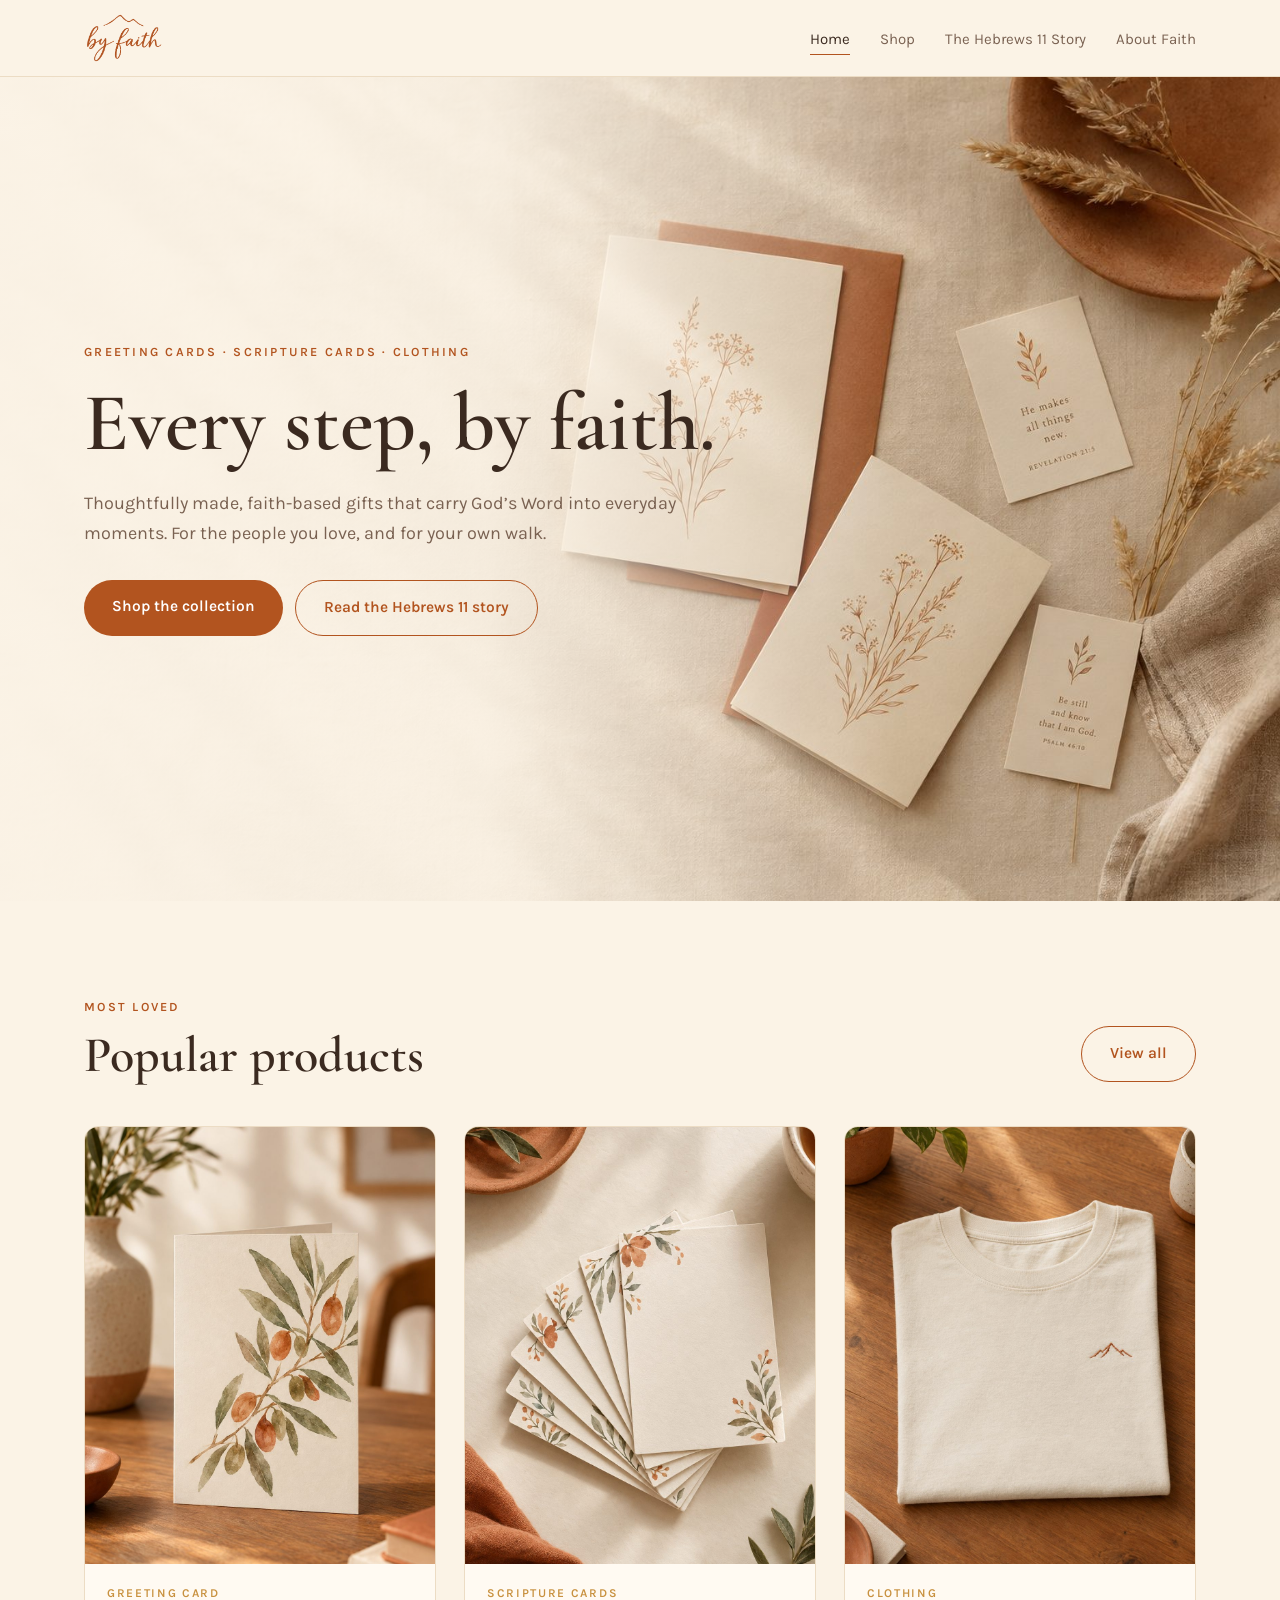
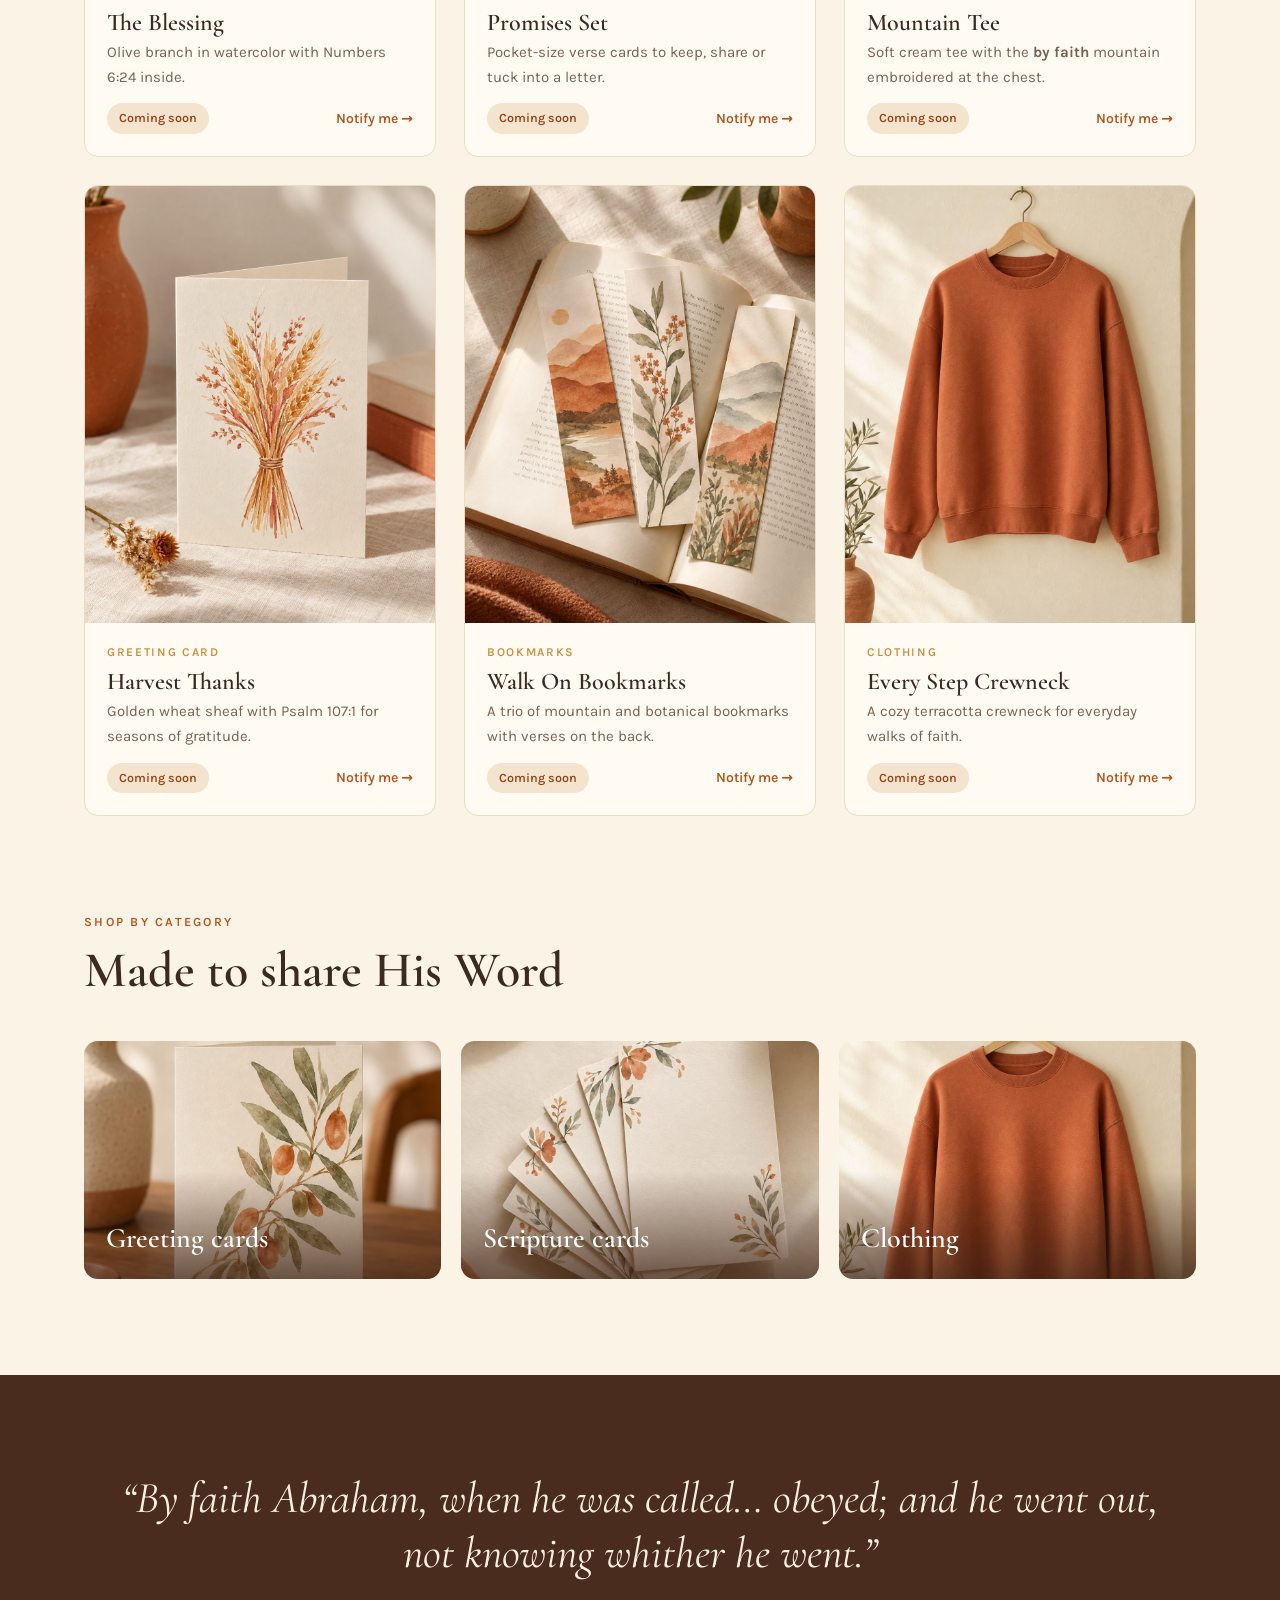
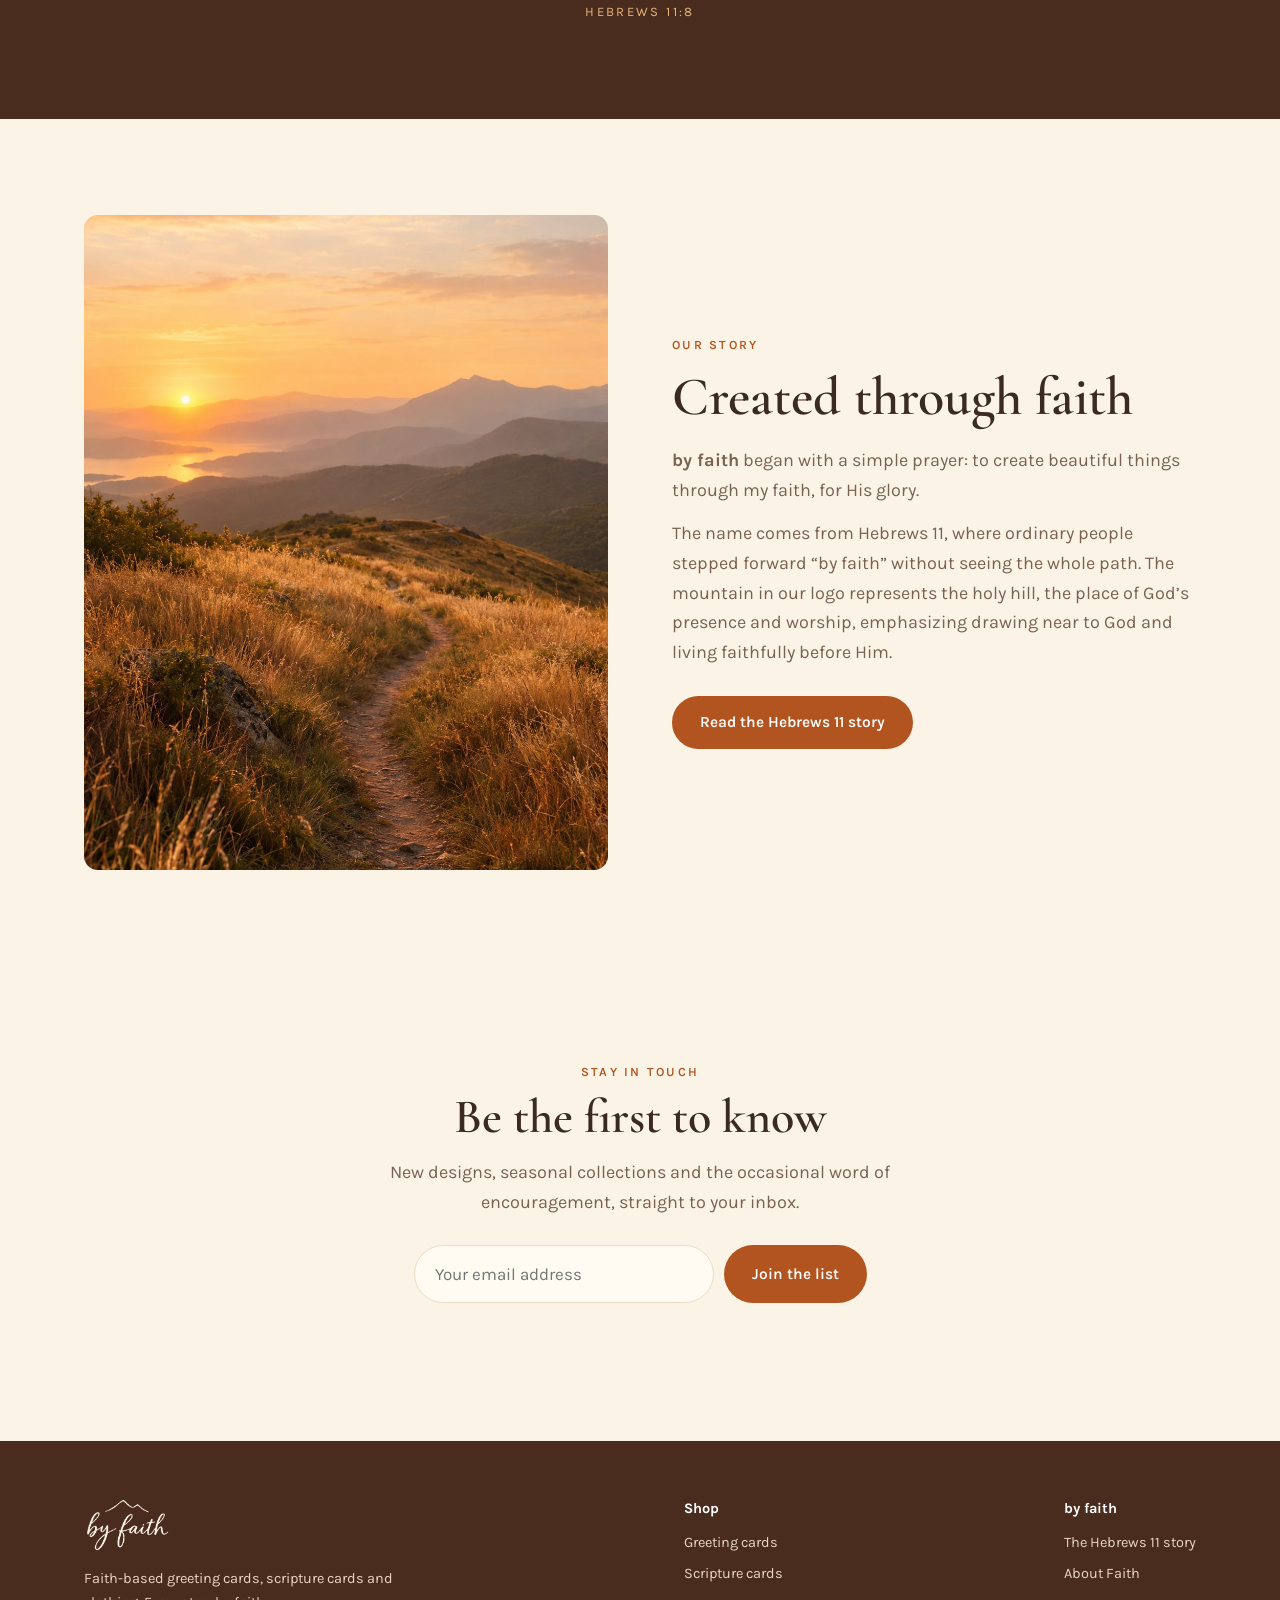
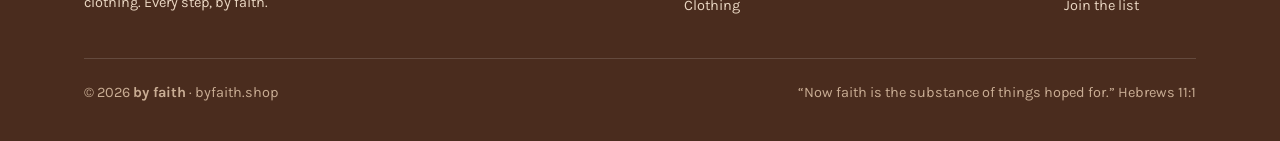
==== index.html @ 4c63ab4c "Add files via upload" ====
<!doctype html><html lang="en"><head><meta charset="utf-8"><meta name="viewport" content="width=device-width,initial-scale=1">
<title>by faith | Faith-based cards, scripture cards & clothing</title><meta name="description" content="Faith-based greeting cards, scripture cards and clothing, inspired by Hebrews 11. byfaith.shop"><link rel="icon" href="img/favicon.png">
<link rel="preconnect" href="https://fonts.googleapis.com"><link href="https://fonts.googleapis.com/css2?family=Cormorant+Garamond:ital,wght@0,500;0,600;0,700;1,500&family=Karla:wght@400;500;600;700&display=swap" rel="stylesheet">
<link rel="stylesheet" href="styles.css"></head><body><style>
.hero{position:relative;min-height:calc(100vh - 76px);max-height:820px;display:flex;align-items:center;overflow:hidden}
.hero>img{position:absolute;inset:0;width:100%;height:100%;object-fit:cover;object-position:70% center}
.hero::after{content:"";position:absolute;inset:0;background:linear-gradient(90deg,rgba(251,243,230,.97) 0%,rgba(251,243,230,.88) 38%,rgba(251,243,230,0) 70%)}
.hero .wrap{position:relative;z-index:1;width:100%}
.hero h1{font-size:clamp(46px,6.4vw,84px);margin:16px 0 22px;max-width:9.5em}
.hero .btns{display:flex;gap:12px;flex-wrap:wrap;margin-top:32px}
.cats{display:grid;grid-template-columns:repeat(3,1fr);gap:20px;padding-top:0}
.cat-tile{position:relative;border-radius:14px;overflow:hidden;aspect-ratio:3/2;text-decoration:none;display:block}
.cat-tile img{width:100%;height:100%;object-fit:cover;transition:transform .5s}.cat-tile:hover img{transform:scale(1.04)}
.cat-tile span{position:absolute;left:0;right:0;bottom:0;padding:44px 22px 18px;background:linear-gradient(transparent,rgba(59,32,18,.72));color:#fff;font-family:'Cormorant Garamond',serif;font-size:28px;font-weight:600}
.split{display:grid;grid-template-columns:1fr 1fr;gap:64px;align-items:center}
.split img{border-radius:14px;aspect-ratio:4/5;object-fit:cover;width:100%}
.split h2{font-size:clamp(36px,4.4vw,54px);margin:12px 0 20px}.split p+p{margin-top:14px}
@media(max-width:820px){.cats{grid-template-columns:1fr}.split{grid-template-columns:1fr;gap:36px}.hero{min-height:auto;padding:72px 0 300px;align-items:flex-start}.hero>img{object-position:center bottom}.hero::after{background:linear-gradient(180deg,rgba(251,243,230,.98) 0%,rgba(251,243,230,.9) 55%,rgba(251,243,230,0) 85%)}}
</style><header><div class="wrap"><nav><a class="brand" href="index.html" aria-label="by faith home"><img src="img/logo.png" alt="by faith"></a>
<button class="menu-btn" aria-expanded="false" onclick="const u=document.querySelector('nav ul');u.classList.toggle('open');this.setAttribute('aria-expanded',u.classList.contains('open'))">Menu</button>
<ul><li><a href="index.html" aria-current=page>Home</a></li><li><a href="shop.html">Shop</a></li><li><a href="story.html">The Hebrews 11 Story</a></li><li><a href="story.html#founder">About Faith</a></li></ul></nav></div></header><main>
<section class="hero" style="padding:0"><img src="img/hero.jpg" alt="Greeting cards and scripture cards on warm linen in morning light"><div class="wrap">
<div class="eyebrow">Greeting cards · Scripture cards · Clothing</div>
<h1>Every step, by faith.</h1>
<p class="lead">Thoughtfully made, faith-based gifts that carry God’s Word into everyday moments. For the people you love, and for your own walk.</p>
<div class="btns"><a class="btn" href="shop.html">Shop the collection</a><a class="btn ghost" href="story.html">Read the Hebrews 11 story</a></div></div></section>
<section><div class="wrap"><div class="sec-head"><div><div class="eyebrow">Most loved</div><h2>Popular products</h2></div><a class="btn ghost" href="shop.html">View all</a></div>
<div class="products"><article class="product"><div class="ph"><img src="img/card_blessing.jpg" alt="Folded greeting card with watercolor olive branch" loading="lazy"></div><div class="info"><div class="cat">Greeting card</div><h3>The Blessing</h3><p>Olive branch in watercolor with Numbers 6:24 inside.</p><div class="row"><span class="tag">Coming soon</span><a href="index.html#join">Notify me →</a></div></div></article><article class="product"><div class="ph"><img src="img/scripture_set.jpg" alt="Fanned set of small scripture cards" loading="lazy"></div><div class="info"><div class="cat">Scripture cards</div><h3>Promises Set</h3><p>Pocket-size verse cards to keep, share or tuck into a letter.</p><div class="row"><span class="tag">Coming soon</span><a href="index.html#join">Notify me →</a></div></div></article><article class="product"><div class="ph"><img src="img/tee.jpg" alt="Folded cream t-shirt with a small embroidered mountain" loading="lazy"></div><div class="info"><div class="cat">Clothing</div><h3>Mountain Tee</h3><p>Soft cream tee with the <strong class="bf">by faith</strong> mountain embroidered at the chest.</p><div class="row"><span class="tag">Coming soon</span><a href="index.html#join">Notify me →</a></div></div></article><article class="product"><div class="ph"><img src="img/card_thanks.jpg" alt="Greeting card with watercolor wheat sheaf" loading="lazy"></div><div class="info"><div class="cat">Greeting card</div><h3>Harvest Thanks</h3><p>Golden wheat sheaf with Psalm 107:1 for seasons of gratitude.</p><div class="row"><span class="tag">Coming soon</span><a href="index.html#join">Notify me →</a></div></div></article><article class="product"><div class="ph"><img src="img/bookmark.jpg" alt="Three watercolor bookmarks on an open book" loading="lazy"></div><div class="info"><div class="cat">Bookmarks</div><h3>Walk On Bookmarks</h3><p>A trio of mountain and botanical bookmarks with verses on the back.</p><div class="row"><span class="tag">Coming soon</span><a href="index.html#join">Notify me →</a></div></div></article><article class="product"><div class="ph"><img src="img/sweatshirt.jpg" alt="Terracotta crewneck sweatshirt on a hanger" loading="lazy"></div><div class="info"><div class="cat">Clothing</div><h3>Every Step Crewneck</h3><p>A cozy terracotta crewneck for everyday walks of faith.</p><div class="row"><span class="tag">Coming soon</span><a href="index.html#join">Notify me →</a></div></div></article></div></div></section>
<section style="padding-top:0"><div class="wrap"><div class="sec-head"><div><div class="eyebrow">Shop by category</div><h2>Made to share His Word</h2></div></div>
<div class="cats"><a class="cat-tile" href="shop.html#cards"><img src="img/card_blessing.jpg" alt="" loading="lazy"><span>Greeting cards</span></a><a class="cat-tile" href="shop.html#scripture"><img src="img/scripture_set.jpg" alt="" loading="lazy"><span>Scripture cards</span></a><a class="cat-tile" href="shop.html#clothing"><img src="img/sweatshirt.jpg" alt="" loading="lazy" style="object-position:center 35%"><span>Clothing</span></a></div></div></section>
<div class="verse-band"><div class="wrap"><blockquote>“By faith Abraham, when he was called… obeyed; and he went out, not knowing whither he went.”</blockquote><cite>Hebrews 11:8</cite></div></div>
<section><div class="wrap split"><img src="img/story.jpg" alt="A footpath winding toward distant mountains at sunrise" loading="lazy">
<div><div class="eyebrow">Our story</div><h2>Created through faith</h2>
<p class="lead"><strong class="bf">by faith</strong> began with a simple prayer: to create beautiful things through my faith, for His glory.</p>
<p class="lead">The name comes from Hebrews 11, where ordinary people stepped forward “by faith” without seeing the whole path. The mountain in our logo represents the holy hill, the place of God’s presence and worship, emphasizing drawing near to God and living faithfully before Him.</p>
<a class="btn" style="margin-top:28px" href="story.html">Read the Hebrews 11 story</a></div></div></section>
<section id="join" class="signup"><div class="wrap"><div class="eyebrow">Stay in touch</div><h2 style="font-size:clamp(34px,4vw,48px);margin-top:10px">Be the first to know</h2>
<p class="lead" style="margin:14px auto 0">New designs, seasonal collections and the occasional word of encouragement, straight to your inbox.</p>
<form onsubmit="event.preventDefault();document.getElementById('msg').textContent='Thank you. You’re on the list.';this.reset()"><input type="email" required placeholder="Your email address" aria-label="Email address"><button class="btn" type="submit">Join the list</button></form><p id="msg" role="status"></p></div></section></main><footer><div class="wrap"><div class="top">
<div><img src="img/logo_cream.png" alt="by faith"><p style="margin-top:14px;max-width:22em">Faith-based greeting cards, scripture cards and clothing. Every step, by faith.</p></div>
<div><strong style="color:#fff">Shop</strong><ul style="margin-top:10px"><li><a href="shop.html#cards">Greeting cards</a></li><li><a href="shop.html#scripture">Scripture cards</a></li><li><a href="shop.html#clothing">Clothing</a></li></ul></div>
<div><strong class="bf" style="color:#fff">by faith</strong><ul style="margin-top:10px"><li><a href="story.html">The Hebrews 11 story</a></li><li><a href="story.html#founder">About Faith</a></li><li><a href="index.html#join">Join the list</a></li></ul></div>
</div><div class="bottom"><span>© 2026 <strong class="bf">by faith</strong> · byfaith.shop</span><span>“Now faith is the substance of things hoped for.” Hebrews 11:1</span></div></div></footer></body></html>
---- styles.css ----
:root{--bg:#fbf3e6;--paper:#fffaf2;--sand:#f4e4cd;--ink:#3b2a20;--muted:#7a6252;--terra:#b2541f;--terra-d:#94431a;--gold:#c8913f;--line:#ecdcc4;--deep:#4a2c1e}
*{box-sizing:border-box;margin:0}html{scroll-behavior:smooth}
body{font-family:Karla,system-ui,sans-serif;background:var(--bg);color:var(--ink);line-height:1.65;font-size:17px;-webkit-font-smoothing:antialiased}
a{color:inherit}img{display:block;max-width:100%}
.wrap{max-width:1160px;margin:0 auto;padding:0 24px}
h1,h2,h3{font-family:'Cormorant Garamond',Georgia,serif;font-weight:600;line-height:1.08;color:var(--ink)}
.eyebrow{text-transform:uppercase;letter-spacing:.18em;font-size:12.5px;color:var(--terra);font-weight:600}
.lead{color:var(--muted);font-size:18px;max-width:34em}
header{position:sticky;top:0;z-index:10;background:rgba(251,243,230,.94);backdrop-filter:blur(8px);border-bottom:1px solid var(--line)}
nav{display:flex;align-items:center;justify-content:space-between;height:76px}
.brand img{height:52px;width:auto}
nav ul{display:flex;gap:30px;list-style:none;padding:0}
nav ul a{text-decoration:none;font-size:15px;color:var(--muted);padding:6px 0;border-bottom:1.5px solid transparent}
nav ul a:hover,nav ul a[aria-current]{color:var(--ink);border-color:var(--terra)}
.btn{display:inline-block;padding:14px 28px;background:var(--terra);color:#fff;text-decoration:none;border-radius:999px;font-weight:600;font-size:15.5px;border:0;cursor:pointer;font-family:inherit;transition:background .2s}
.btn:hover{background:var(--terra-d)}
.btn.ghost{background:transparent;color:var(--terra);border:1.5px solid var(--terra)}
.btn.ghost:hover{background:var(--terra);color:#fff}
section{padding:96px 0}
.sec-head{display:flex;justify-content:space-between;align-items:end;gap:24px;margin-bottom:44px;flex-wrap:wrap}
.sec-head h2{font-size:clamp(34px,4.2vw,50px);margin-top:10px}
.products{display:grid;grid-template-columns:repeat(3,1fr);gap:28px}
.product{background:var(--paper);border-radius:14px;overflow:hidden;border:1px solid var(--line);transition:transform .25s,box-shadow .25s}
.product:hover{transform:translateY(-4px);box-shadow:0 22px 40px -24px rgba(90,45,20,.35)}
.product .ph{aspect-ratio:4/5;overflow:hidden;background:var(--sand)}
.product .ph img{width:100%;height:100%;object-fit:cover}
.product .info{padding:20px 22px 22px}
.product .cat{font-size:12px;letter-spacing:.14em;text-transform:uppercase;color:var(--gold);font-weight:600}
.product h3{font-size:24px;margin:6px 0 4px}
.product p{font-size:15px;color:var(--muted)}
.product .row{display:flex;justify-content:space-between;align-items:center;margin-top:14px;font-size:14px}
.tag{background:var(--sand);color:var(--terra-d);padding:5px 12px;border-radius:999px;font-weight:600;font-size:12.5px}
.product .row a{color:var(--terra);font-weight:600;text-decoration:none}
.verse-band{background:var(--deep);color:#fbefe0;text-align:center;padding:96px 0}
.verse-band blockquote{font-family:'Cormorant Garamond',serif;font-style:italic;font-size:clamp(28px,3.6vw,44px);line-height:1.25;max-width:24em;margin:0 auto}
.verse-band cite{display:block;margin-top:20px;font-style:normal;font-size:13px;letter-spacing:.18em;text-transform:uppercase;color:#e6b47a}
.signup{text-align:center}
.signup form{display:flex;gap:10px;justify-content:center;flex-wrap:wrap;margin-top:28px}
.signup input{padding:14px 20px;border:1px solid var(--line);border-radius:999px;font:inherit;min-width:300px;background:var(--paper);color:var(--ink)}
.signup input:focus{outline:2px solid var(--terra);outline-offset:2px}
#msg{margin-top:14px;color:var(--terra);min-height:1.6em}
footer{background:var(--deep);color:#e9d6c2;padding:56px 0 36px;font-size:14.5px}
footer .top{display:flex;justify-content:space-between;gap:32px;flex-wrap:wrap;align-items:start}
footer img{height:56px;width:auto}
footer ul{list-style:none;padding:0;display:grid;gap:8px}
footer a{text-decoration:none}footer a:hover{color:#fff}
footer .bottom{margin-top:40px;padding-top:22px;border-top:1px solid rgba(255,255,255,.14);display:flex;justify-content:space-between;flex-wrap:wrap;gap:10px;color:#c9ad94}
.menu-btn{display:none;background:none;border:0;font:inherit;color:var(--ink);cursor:pointer;font-size:15px}
@media(max-width:900px){.products{grid-template-columns:1fr 1fr}}
@media(max-width:720px){
 nav ul{display:none;position:absolute;top:76px;left:0;right:0;background:var(--bg);flex-direction:column;gap:0;padding:8px 24px 18px;border-bottom:1px solid var(--line)}
 nav ul.open{display:flex}nav ul a{display:block;padding:12px 0}
 .menu-btn{display:block}section{padding:68px 0}.brand img{height:44px}}
@media(max-width:560px){.products{grid-template-columns:1fr}.signup input{min-width:0;width:100%}}
.bf{font-weight:700}h1 .bf{font-weight:700}
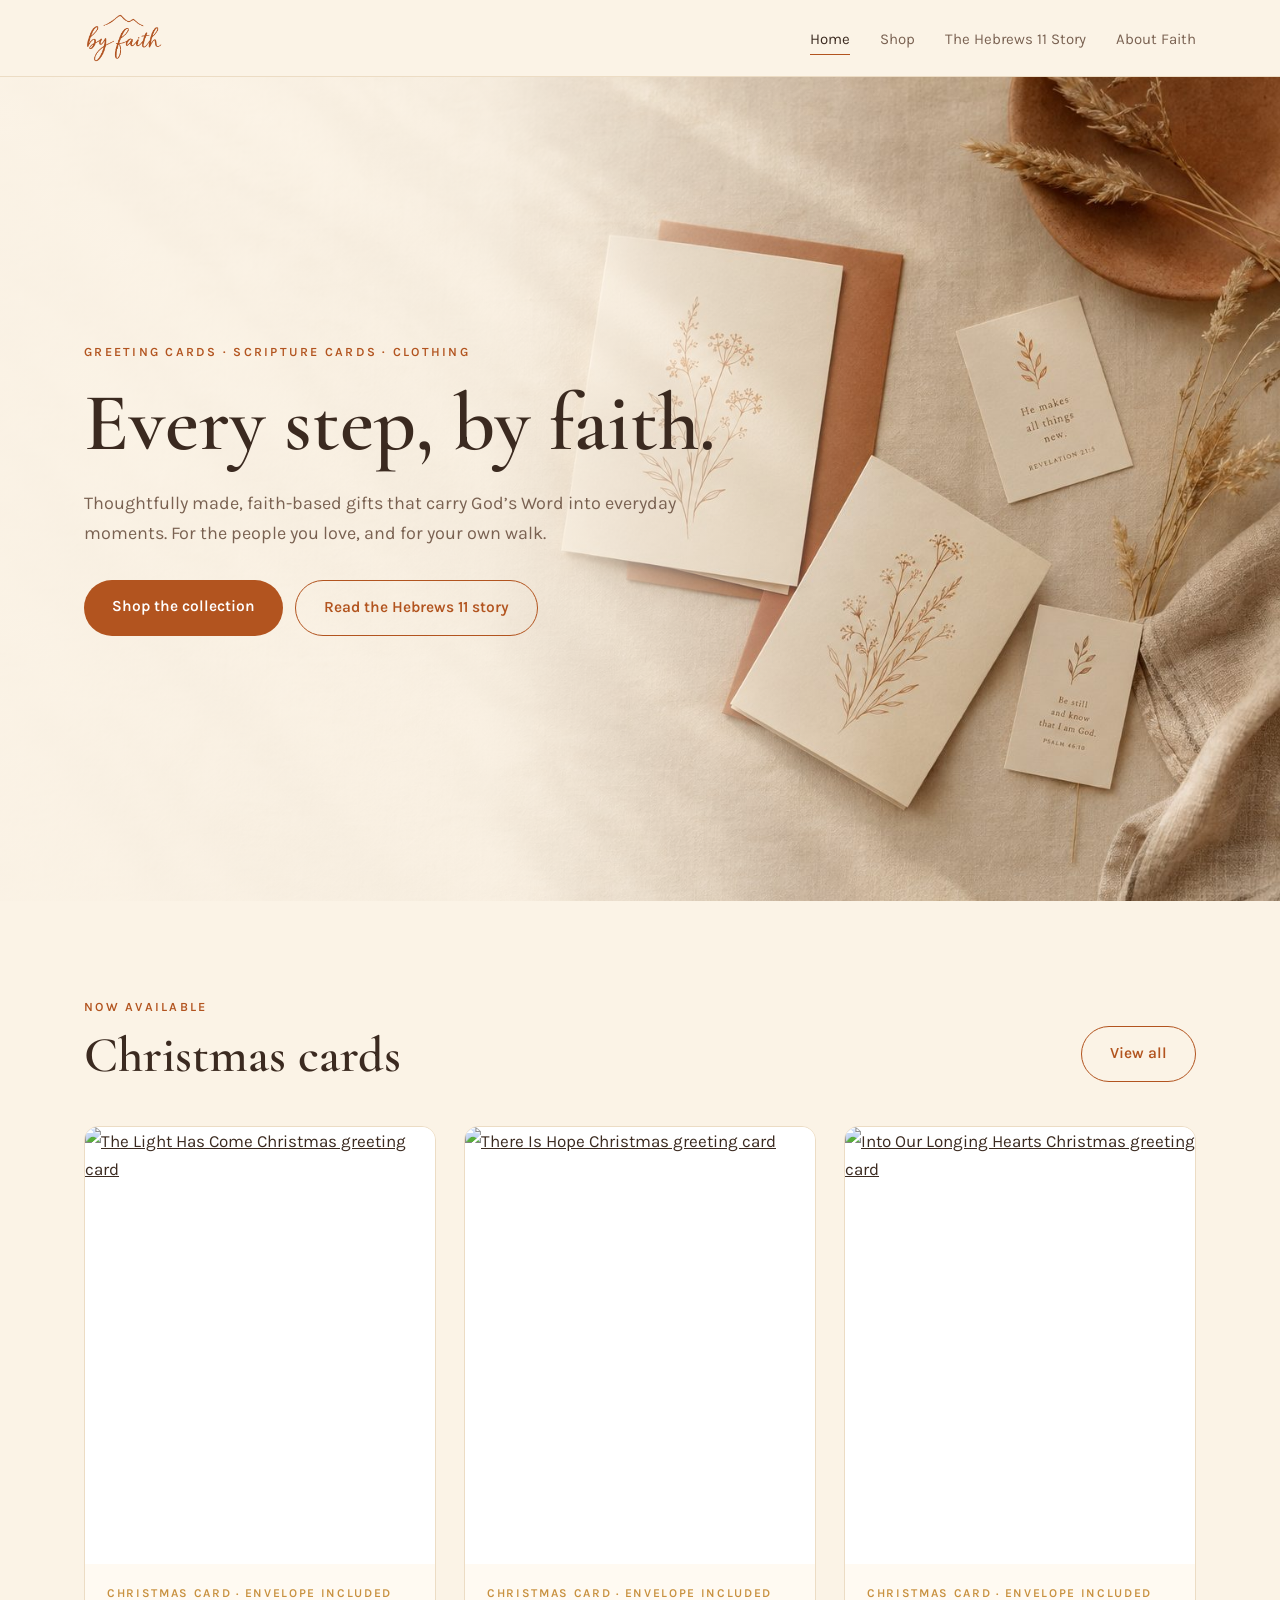
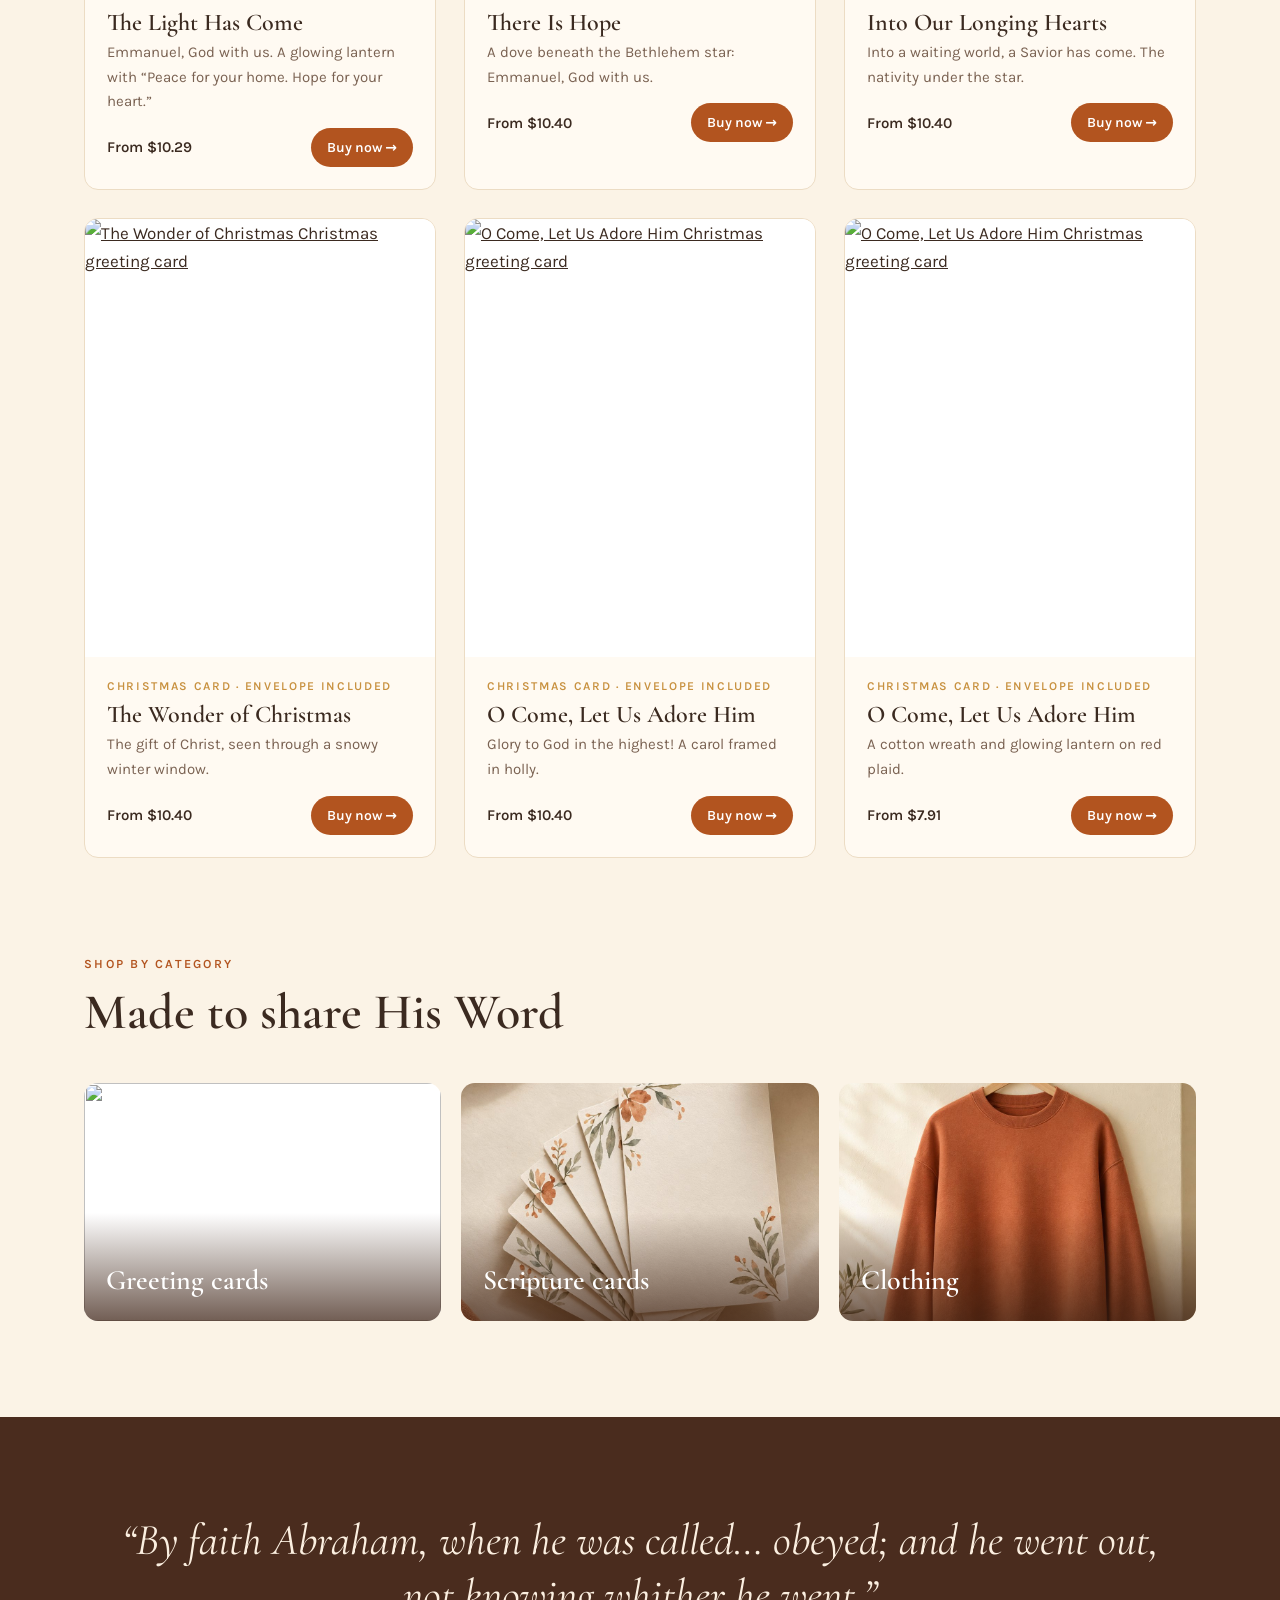
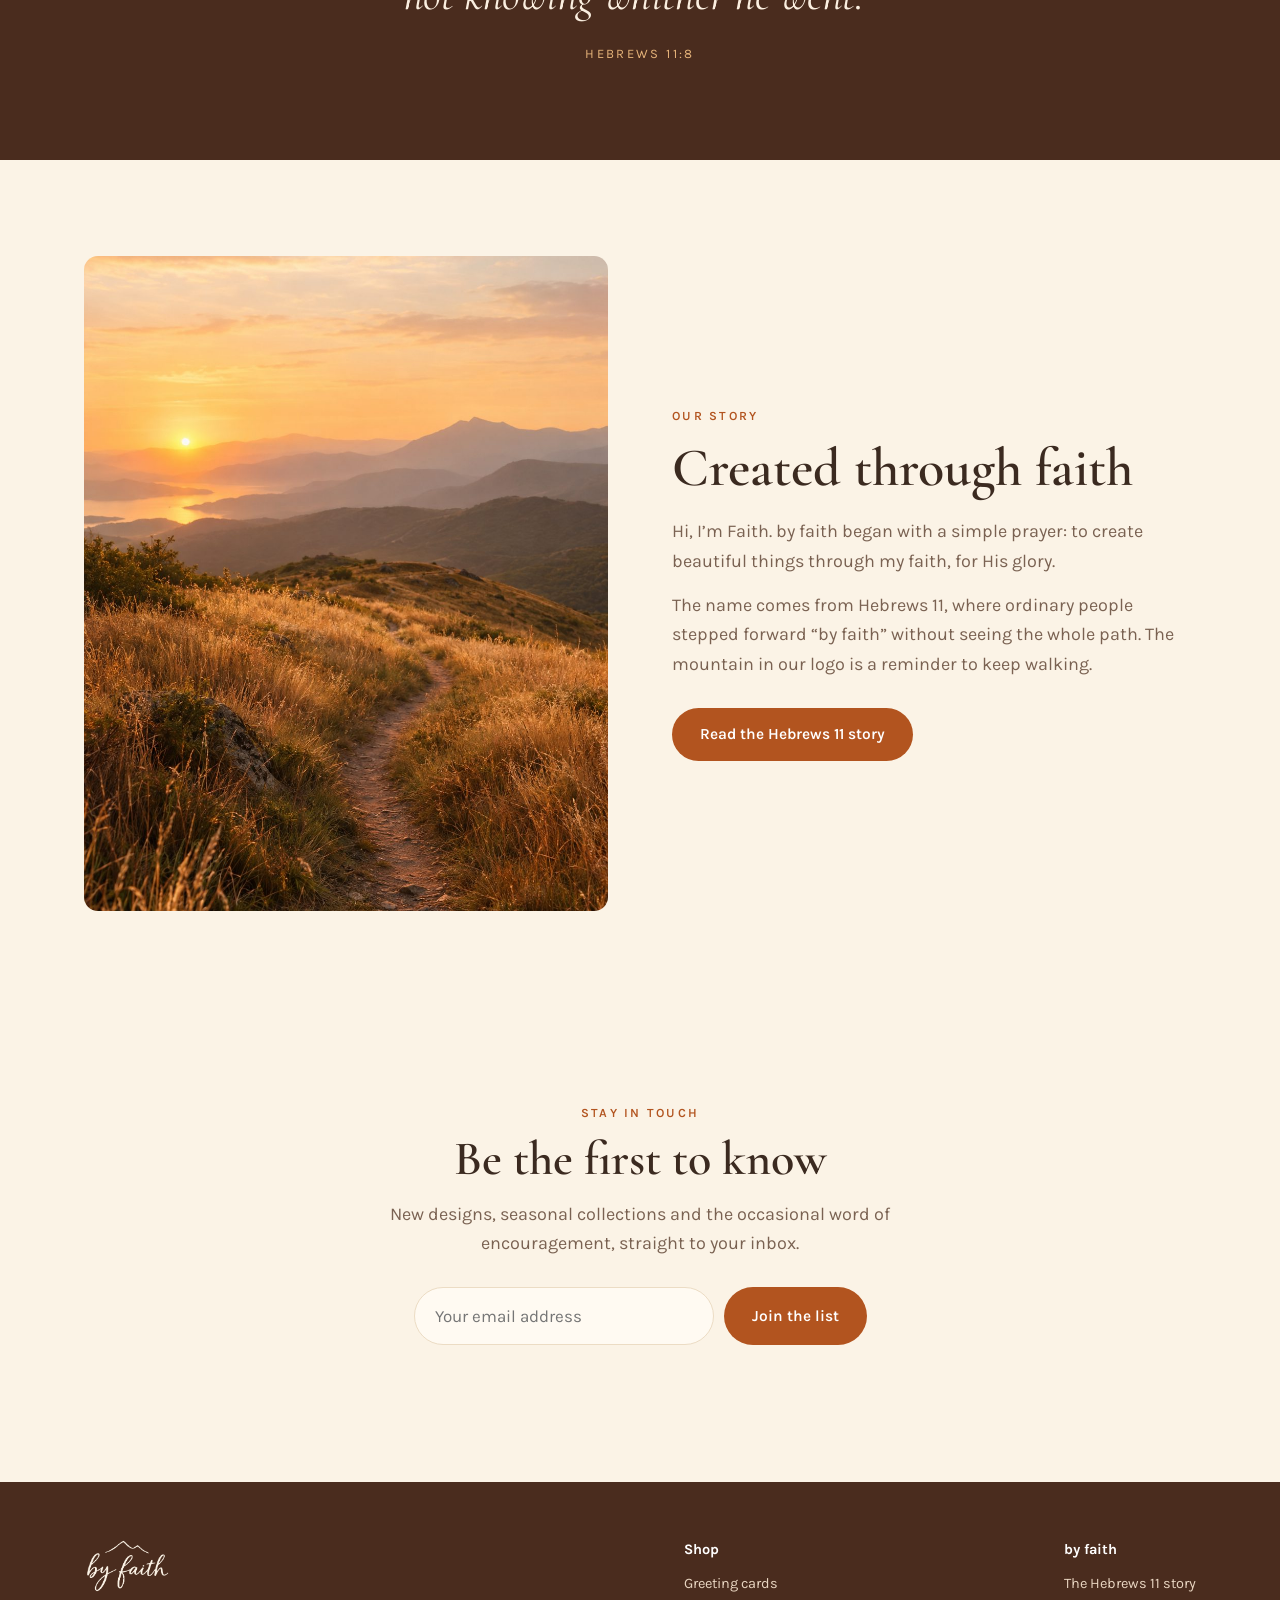
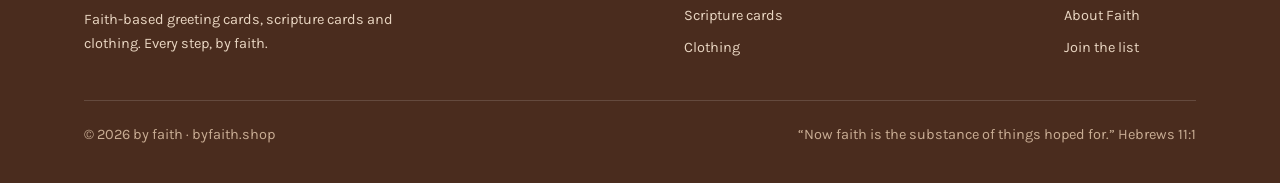
==== commit e614c91b: "Add files via upload" ====
--- a/index.html
+++ b/index.html
@@ -1,6 +1,6 @@
 <!doctype html><html lang="en"><head><meta charset="utf-8"><meta name="viewport" content="width=device-width,initial-scale=1">
 <title>by faith | Faith-based cards, scripture cards & clothing</title><meta name="description" content="Faith-based greeting cards, scripture cards and clothing, inspired by Hebrews 11. byfaith.shop"><link rel="icon" href="img/favicon.png">
-<link rel="preconnect" href="https://fonts.googleapis.com"><link href="https://fonts.googleapis.com/css2?family=Cormorant+Garamond:ital,wght@0,500;0,600;0,700;1,500&family=Karla:wght@400;500;600;700&display=swap" rel="stylesheet">
+<link rel="preconnect" href="https://fonts.googleapis.com"><link href="https://fonts.googleapis.com/css2?family=Cormorant+Garamond:ital,wght@0,500;0,600;1,500&family=Karla:wght@400;500;600&display=swap" rel="stylesheet">
 <link rel="stylesheet" href="styles.css"></head><body><style>
 .hero{position:relative;min-height:calc(100vh - 76px);max-height:820px;display:flex;align-items:center;overflow:hidden}
 .hero>img{position:absolute;inset:0;width:100%;height:100%;object-fit:cover;object-position:70% center}
@@ -24,20 +24,20 @@
 <h1>Every step, by faith.</h1>
 <p class="lead">Thoughtfully made, faith-based gifts that carry God’s Word into everyday moments. For the people you love, and for your own walk.</p>
 <div class="btns"><a class="btn" href="shop.html">Shop the collection</a><a class="btn ghost" href="story.html">Read the Hebrews 11 story</a></div></div></section>
-<section><div class="wrap"><div class="sec-head"><div><div class="eyebrow">Most loved</div><h2>Popular products</h2></div><a class="btn ghost" href="shop.html">View all</a></div>
-<div class="products"><article class="product"><div class="ph"><img src="img/card_blessing.jpg" alt="Folded greeting card with watercolor olive branch" loading="lazy"></div><div class="info"><div class="cat">Greeting card</div><h3>The Blessing</h3><p>Olive branch in watercolor with Numbers 6:24 inside.</p><div class="row"><span class="tag">Coming soon</span><a href="index.html#join">Notify me →</a></div></div></article><article class="product"><div class="ph"><img src="img/scripture_set.jpg" alt="Fanned set of small scripture cards" loading="lazy"></div><div class="info"><div class="cat">Scripture cards</div><h3>Promises Set</h3><p>Pocket-size verse cards to keep, share or tuck into a letter.</p><div class="row"><span class="tag">Coming soon</span><a href="index.html#join">Notify me →</a></div></div></article><article class="product"><div class="ph"><img src="img/tee.jpg" alt="Folded cream t-shirt with a small embroidered mountain" loading="lazy"></div><div class="info"><div class="cat">Clothing</div><h3>Mountain Tee</h3><p>Soft cream tee with the <strong class="bf">by faith</strong> mountain embroidered at the chest.</p><div class="row"><span class="tag">Coming soon</span><a href="index.html#join">Notify me →</a></div></div></article><article class="product"><div class="ph"><img src="img/card_thanks.jpg" alt="Greeting card with watercolor wheat sheaf" loading="lazy"></div><div class="info"><div class="cat">Greeting card</div><h3>Harvest Thanks</h3><p>Golden wheat sheaf with Psalm 107:1 for seasons of gratitude.</p><div class="row"><span class="tag">Coming soon</span><a href="index.html#join">Notify me →</a></div></div></article><article class="product"><div class="ph"><img src="img/bookmark.jpg" alt="Three watercolor bookmarks on an open book" loading="lazy"></div><div class="info"><div class="cat">Bookmarks</div><h3>Walk On Bookmarks</h3><p>A trio of mountain and botanical bookmarks with verses on the back.</p><div class="row"><span class="tag">Coming soon</span><a href="index.html#join">Notify me →</a></div></div></article><article class="product"><div class="ph"><img src="img/sweatshirt.jpg" alt="Terracotta crewneck sweatshirt on a hanger" loading="lazy"></div><div class="info"><div class="cat">Clothing</div><h3>Every Step Crewneck</h3><p>A cozy terracotta crewneck for everyday walks of faith.</p><div class="row"><span class="tag">Coming soon</span><a href="index.html#join">Notify me →</a></div></div></article></div></div></section>
+<section><div class="wrap"><div class="sec-head"><div><div class="eyebrow">Now available</div><h2>Christmas cards</h2></div><a class="btn ghost" href="shop.html">View all</a></div>
+<div class="products"><article class="product"><a class="ph" href="https://shop.byfaith.shop/products/the-light-has-come-1" aria-label="Buy The Light Has Come"><img src="https://cdn.shopify.com/s/files/1/0863/2356/0691/files/6724388340535710608_2048.jpg?width=800" alt="The Light Has Come Christmas greeting card" loading="lazy"></a><div class="info"><div class="cat">Christmas card · Envelope included</div><h3>The Light Has Come</h3><p>Emmanuel, God with us. A glowing lantern with “Peace for your home. Hope for your heart.”</p><div class="row"><span class="price">From $10.29</span><a class="buy" href="https://shop.byfaith.shop/products/the-light-has-come-1">Buy now →</a></div></div></article><article class="product"><a class="ph" href="https://shop.byfaith.shop/products/there-is-hope" aria-label="Buy There Is Hope"><img src="https://cdn.shopify.com/s/files/1/0863/2356/0691/files/16284092304044441233_2048.jpg?width=800" alt="There Is Hope Christmas greeting card" loading="lazy"></a><div class="info"><div class="cat">Christmas card · Envelope included</div><h3>There Is Hope</h3><p>A dove beneath the Bethlehem star: Emmanuel, God with us.</p><div class="row"><span class="price">From $10.40</span><a class="buy" href="https://shop.byfaith.shop/products/there-is-hope">Buy now →</a></div></div></article><article class="product"><a class="ph" href="https://shop.byfaith.shop/products/into-our-longing-hearts" aria-label="Buy Into Our Longing Hearts"><img src="https://cdn.shopify.com/s/files/1/0863/2356/0691/files/15990484863205690357_2048.jpg?width=800" alt="Into Our Longing Hearts Christmas greeting card" loading="lazy"></a><div class="info"><div class="cat">Christmas card · Envelope included</div><h3>Into Our Longing Hearts</h3><p>Into a waiting world, a Savior has come. The nativity under the star.</p><div class="row"><span class="price">From $10.40</span><a class="buy" href="https://shop.byfaith.shop/products/into-our-longing-hearts">Buy now →</a></div></div></article><article class="product"><a class="ph" href="https://shop.byfaith.shop/products/the-wonder-of-christmas" aria-label="Buy The Wonder of Christmas"><img src="https://cdn.shopify.com/s/files/1/0863/2356/0691/files/3943751162184410779_2048.jpg?width=800" alt="The Wonder of Christmas Christmas greeting card" loading="lazy"></a><div class="info"><div class="cat">Christmas card · Envelope included</div><h3>The Wonder of Christmas</h3><p>The gift of Christ, seen through a snowy winter window.</p><div class="row"><span class="price">From $10.40</span><a class="buy" href="https://shop.byfaith.shop/products/the-wonder-of-christmas">Buy now →</a></div></div></article><article class="product"><a class="ph" href="https://shop.byfaith.shop/products/o-come-let-us-adore-him-1" aria-label="Buy O Come, Let Us Adore Him"><img src="https://cdn.shopify.com/s/files/1/0863/2356/0691/files/11423060411807913245_2048.jpg?width=800" alt="O Come, Let Us Adore Him Christmas greeting card" loading="lazy"></a><div class="info"><div class="cat">Christmas card · Envelope included</div><h3>O Come, Let Us Adore Him</h3><p>Glory to God in the highest! A carol framed in holly.</p><div class="row"><span class="price">From $10.40</span><a class="buy" href="https://shop.byfaith.shop/products/o-come-let-us-adore-him-1">Buy now →</a></div></div></article><article class="product"><a class="ph" href="https://shop.byfaith.shop/products/o-come-let-us-adore-him" aria-label="Buy O Come, Let Us Adore Him"><img src="https://cdn.shopify.com/s/files/1/0863/2356/0691/files/2017916944671705490_2048.jpg?width=800" alt="O Come, Let Us Adore Him Christmas greeting card" loading="lazy"></a><div class="info"><div class="cat">Christmas card · Envelope included</div><h3>O Come, Let Us Adore Him</h3><p>A cotton wreath and glowing lantern on red plaid.</p><div class="row"><span class="price">From $7.91</span><a class="buy" href="https://shop.byfaith.shop/products/o-come-let-us-adore-him">Buy now →</a></div></div></article></div></div></section>
 <section style="padding-top:0"><div class="wrap"><div class="sec-head"><div><div class="eyebrow">Shop by category</div><h2>Made to share His Word</h2></div></div>
-<div class="cats"><a class="cat-tile" href="shop.html#cards"><img src="img/card_blessing.jpg" alt="" loading="lazy"><span>Greeting cards</span></a><a class="cat-tile" href="shop.html#scripture"><img src="img/scripture_set.jpg" alt="" loading="lazy"><span>Scripture cards</span></a><a class="cat-tile" href="shop.html#clothing"><img src="img/sweatshirt.jpg" alt="" loading="lazy" style="object-position:center 35%"><span>Clothing</span></a></div></div></section>
+<div class="cats"><a class="cat-tile" href="shop.html#cards"><img src="https://cdn.shopify.com/s/files/1/0863/2356/0691/files/6724388340535710608_2048.jpg?width=900" style="background:#fff;object-fit:contain" alt="" loading="lazy"><span>Greeting cards</span></a><a class="cat-tile" href="shop.html#scripture"><img src="img/scripture_set.jpg" alt="" loading="lazy"><span>Scripture cards</span></a><a class="cat-tile" href="shop.html#clothing"><img src="img/sweatshirt.jpg" alt="" loading="lazy" style="object-position:center 35%"><span>Clothing</span></a></div></div></section>
 <div class="verse-band"><div class="wrap"><blockquote>“By faith Abraham, when he was called… obeyed; and he went out, not knowing whither he went.”</blockquote><cite>Hebrews 11:8</cite></div></div>
 <section><div class="wrap split"><img src="img/story.jpg" alt="A footpath winding toward distant mountains at sunrise" loading="lazy">
 <div><div class="eyebrow">Our story</div><h2>Created through faith</h2>
-<p class="lead"><strong class="bf">by faith</strong> began with a simple prayer: to create beautiful things through my faith, for His glory.</p>
-<p class="lead">The name comes from Hebrews 11, where ordinary people stepped forward “by faith” without seeing the whole path. The mountain in our logo represents the holy hill, the place of God’s presence and worship, emphasizing drawing near to God and living faithfully before Him.</p>
+<p class="lead">Hi, I’m Faith. by faith began with a simple prayer: to create beautiful things through my faith, for His glory.</p>
+<p class="lead">The name comes from Hebrews 11, where ordinary people stepped forward “by faith” without seeing the whole path. The mountain in our logo is a reminder to keep walking.</p>
 <a class="btn" style="margin-top:28px" href="story.html">Read the Hebrews 11 story</a></div></div></section>
 <section id="join" class="signup"><div class="wrap"><div class="eyebrow">Stay in touch</div><h2 style="font-size:clamp(34px,4vw,48px);margin-top:10px">Be the first to know</h2>
 <p class="lead" style="margin:14px auto 0">New designs, seasonal collections and the occasional word of encouragement, straight to your inbox.</p>
 <form onsubmit="event.preventDefault();document.getElementById('msg').textContent='Thank you. You’re on the list.';this.reset()"><input type="email" required placeholder="Your email address" aria-label="Email address"><button class="btn" type="submit">Join the list</button></form><p id="msg" role="status"></p></div></section></main><footer><div class="wrap"><div class="top">
 <div><img src="img/logo_cream.png" alt="by faith"><p style="margin-top:14px;max-width:22em">Faith-based greeting cards, scripture cards and clothing. Every step, by faith.</p></div>
 <div><strong style="color:#fff">Shop</strong><ul style="margin-top:10px"><li><a href="shop.html#cards">Greeting cards</a></li><li><a href="shop.html#scripture">Scripture cards</a></li><li><a href="shop.html#clothing">Clothing</a></li></ul></div>
-<div><strong class="bf" style="color:#fff">by faith</strong><ul style="margin-top:10px"><li><a href="story.html">The Hebrews 11 story</a></li><li><a href="story.html#founder">About Faith</a></li><li><a href="index.html#join">Join the list</a></li></ul></div>
-</div><div class="bottom"><span>© 2026 <strong class="bf">by faith</strong> · byfaith.shop</span><span>“Now faith is the substance of things hoped for.” Hebrews 11:1</span></div></div></footer></body></html>+<div><strong style="color:#fff">by faith</strong><ul style="margin-top:10px"><li><a href="story.html">The Hebrews 11 story</a></li><li><a href="story.html#founder">About Faith</a></li><li><a href="index.html#join">Join the list</a></li></ul></div>
+</div><div class="bottom"><span>© 2026 by faith · byfaith.shop</span><span>“Now faith is the substance of things hoped for.” Hebrews 11:1</span></div></div></footer></body></html>
--- a/styles.css
+++ b/styles.css
@@ -52,4 +52,8 @@
  nav ul.open{display:flex}nav ul a{display:block;padding:12px 0}
  .menu-btn{display:block}section{padding:68px 0}.brand img{height:44px}}
 @media(max-width:560px){.products{grid-template-columns:1fr}.signup input{min-width:0;width:100%}}
-.bf{font-weight:700}h1 .bf{font-weight:700}
+
+.product a.ph{display:block;background:#fff}
+.price{font-weight:600;color:var(--ink);font-size:15px}
+.product .row a.buy{background:var(--terra);color:#fff;padding:8px 16px;border-radius:999px;font-size:14px}
+.product .row a.buy:hover{background:var(--terra-d)}
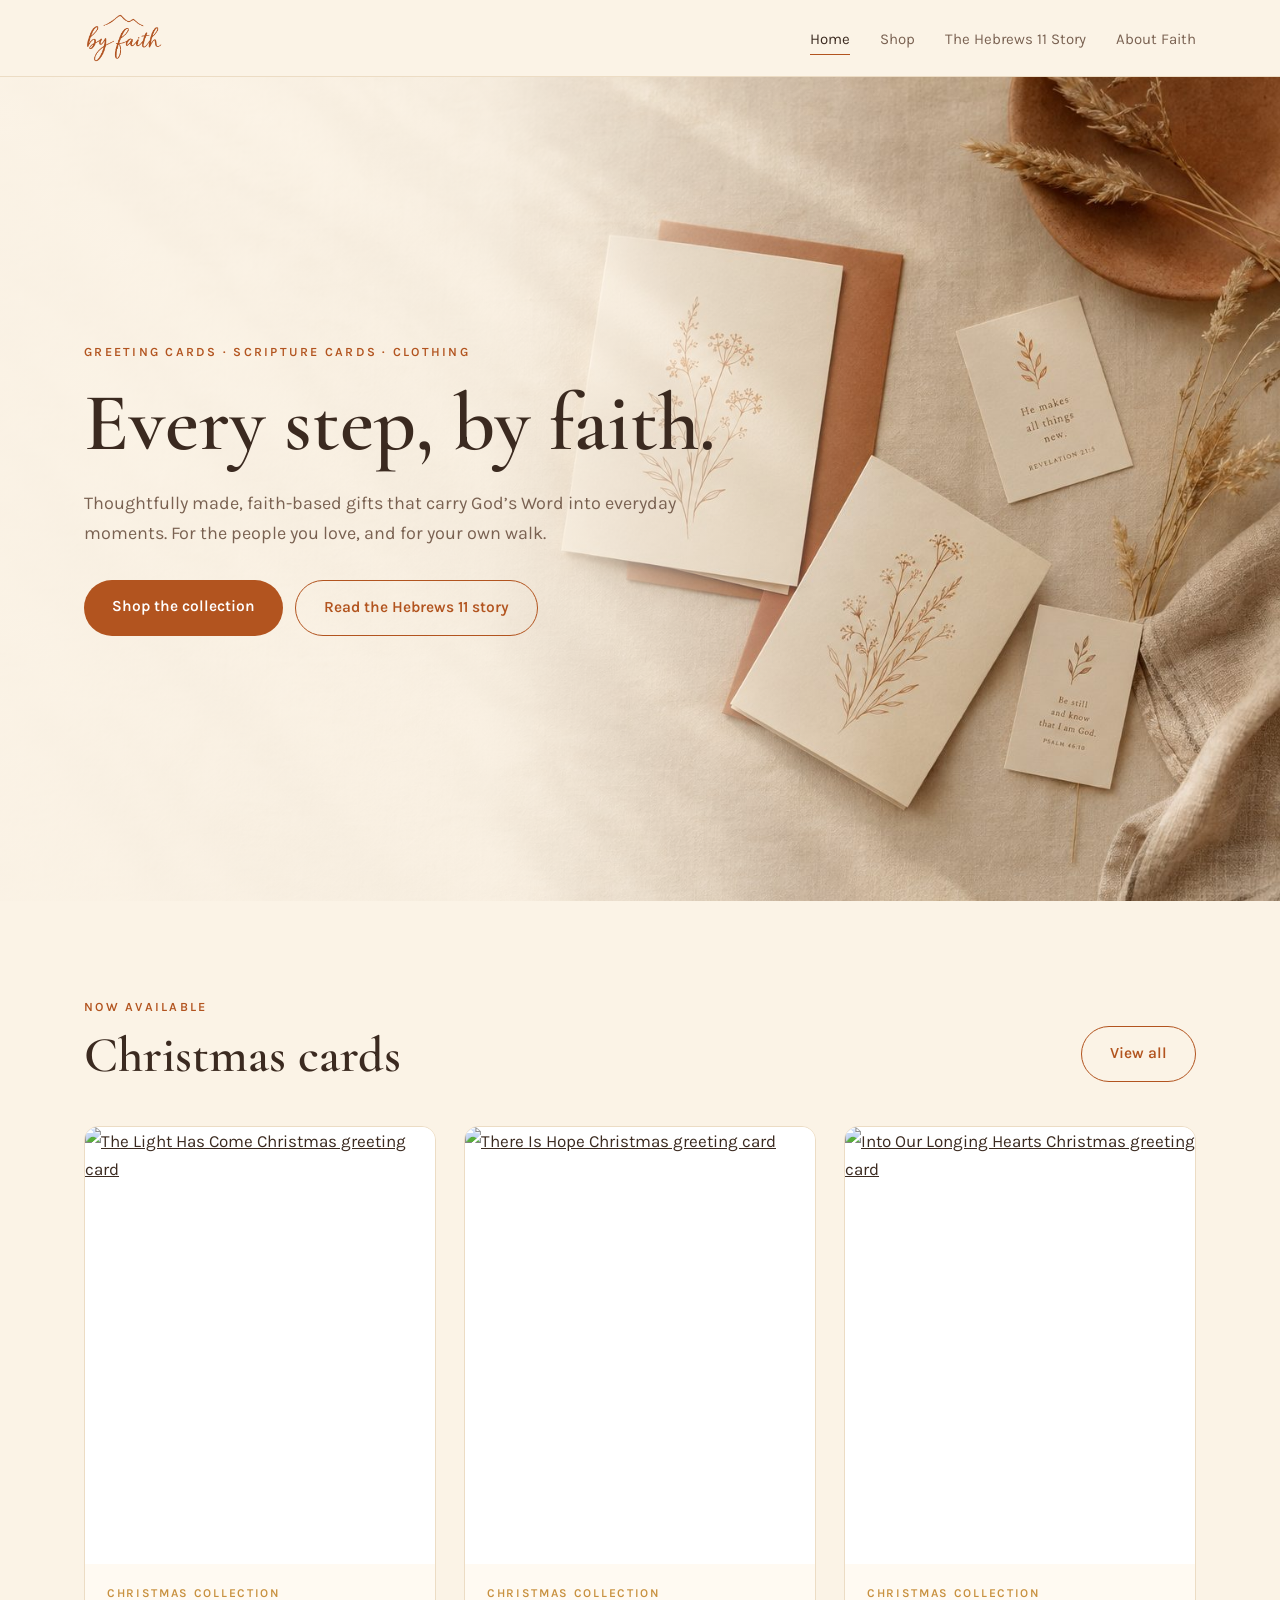
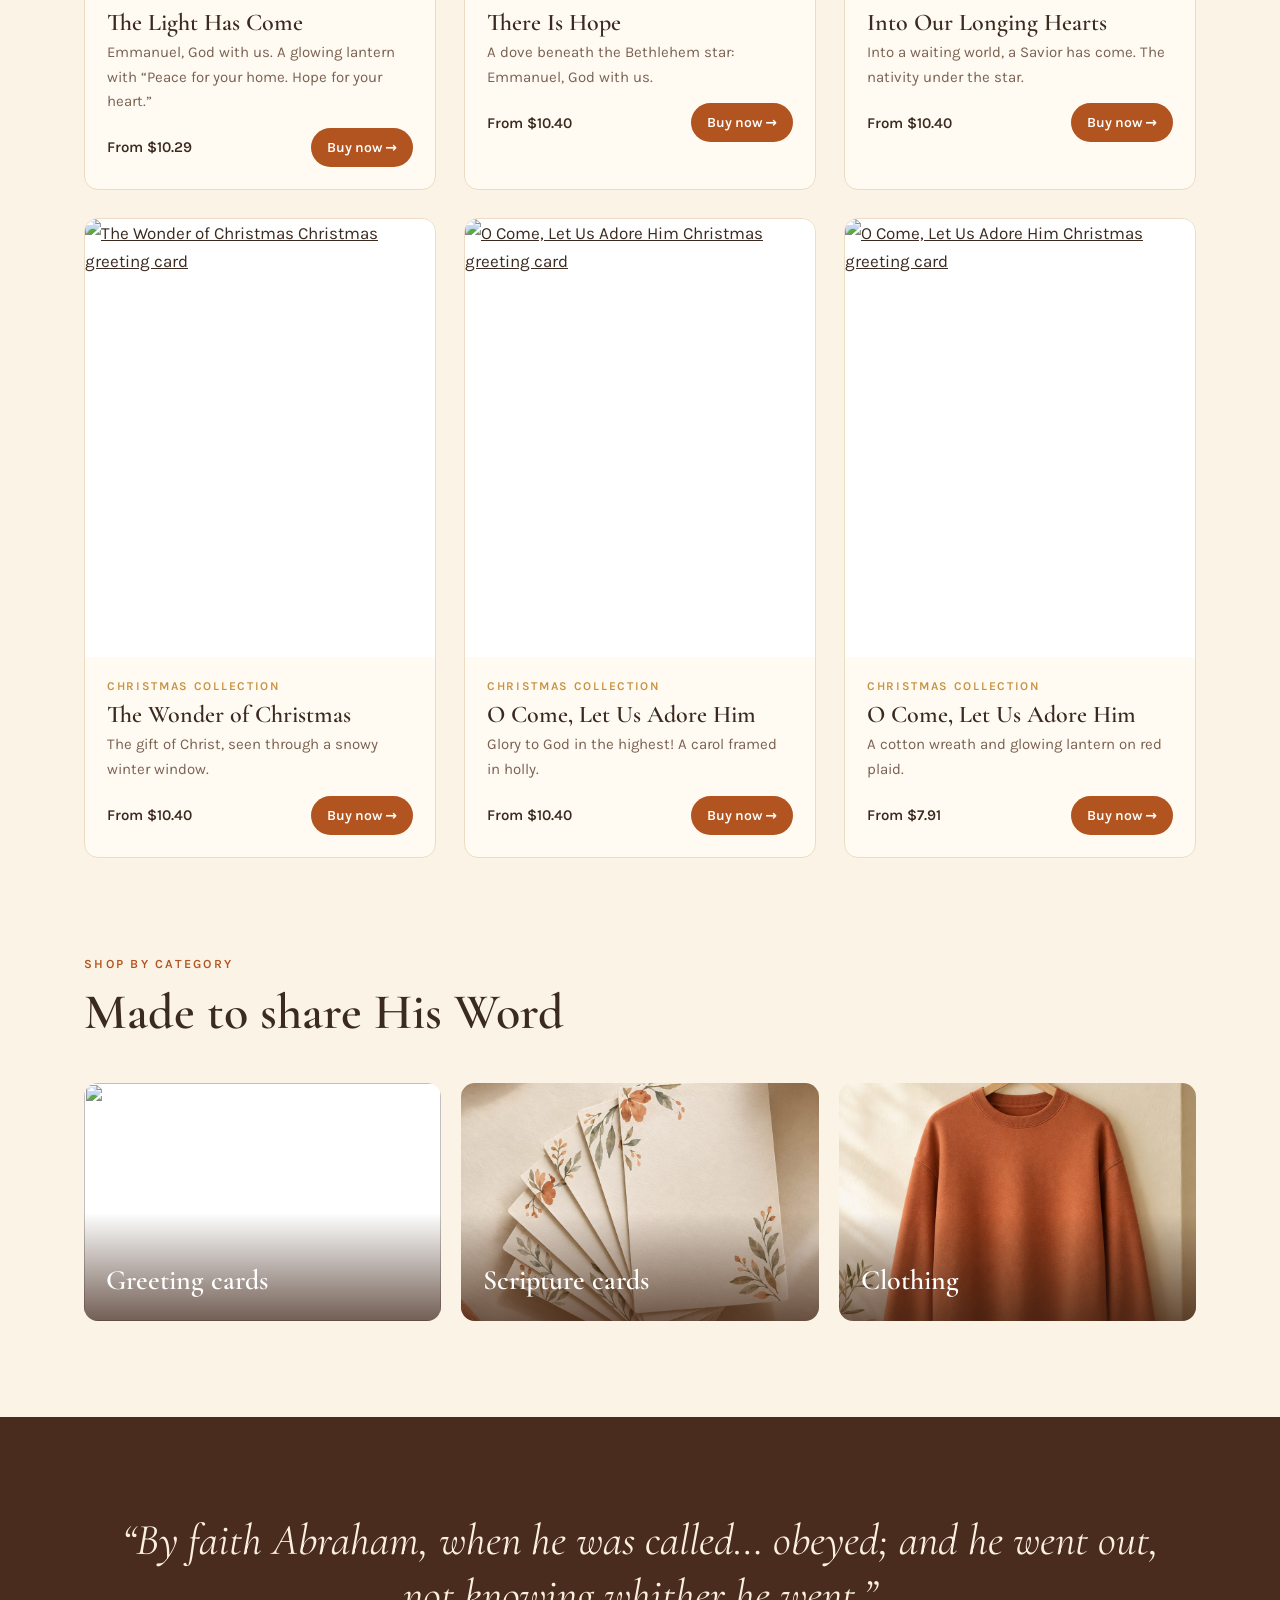
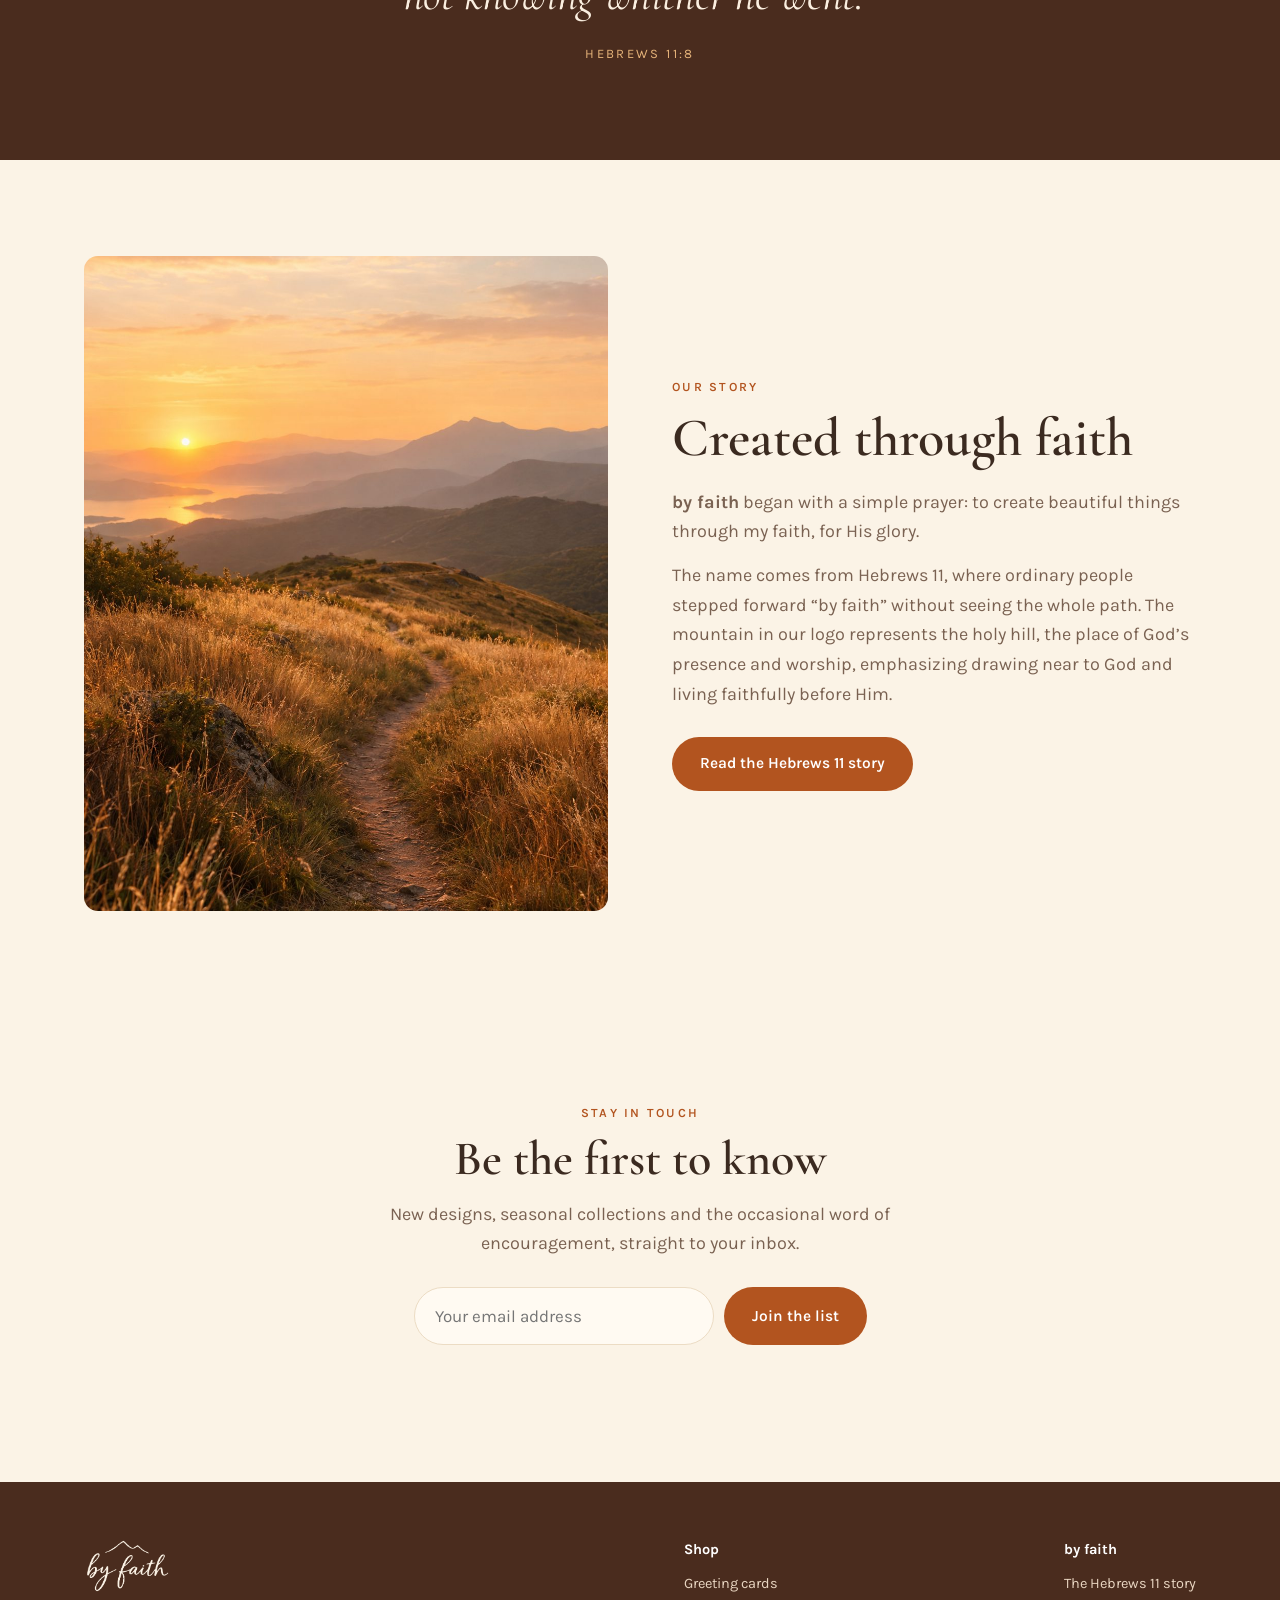
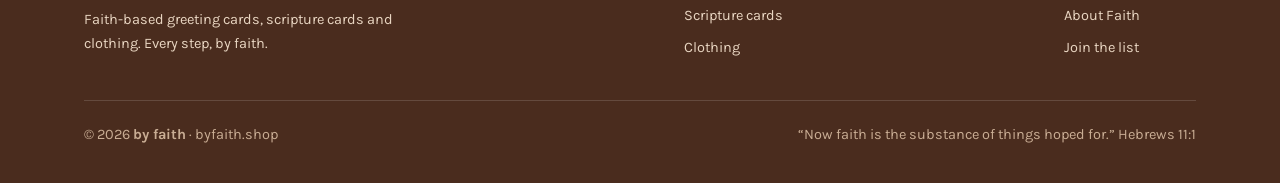
==== commit 50bb9676: "Add files via upload" ====
--- a/index.html
+++ b/index.html
@@ -1,6 +1,6 @@
 <!doctype html><html lang="en"><head><meta charset="utf-8"><meta name="viewport" content="width=device-width,initial-scale=1">
 <title>by faith | Faith-based cards, scripture cards & clothing</title><meta name="description" content="Faith-based greeting cards, scripture cards and clothing, inspired by Hebrews 11. byfaith.shop"><link rel="icon" href="img/favicon.png">
-<link rel="preconnect" href="https://fonts.googleapis.com"><link href="https://fonts.googleapis.com/css2?family=Cormorant+Garamond:ital,wght@0,500;0,600;1,500&family=Karla:wght@400;500;600&display=swap" rel="stylesheet">
+<link rel="preconnect" href="https://fonts.googleapis.com"><link href="https://fonts.googleapis.com/css2?family=Cormorant+Garamond:ital,wght@0,500;0,600;0,700;1,500&family=Karla:wght@400;500;600;700&display=swap" rel="stylesheet">
 <link rel="stylesheet" href="styles.css"></head><body><style>
 .hero{position:relative;min-height:calc(100vh - 76px);max-height:820px;display:flex;align-items:center;overflow:hidden}
 .hero>img{position:absolute;inset:0;width:100%;height:100%;object-fit:cover;object-position:70% center}
@@ -25,19 +25,19 @@
 <p class="lead">Thoughtfully made, faith-based gifts that carry God’s Word into everyday moments. For the people you love, and for your own walk.</p>
 <div class="btns"><a class="btn" href="shop.html">Shop the collection</a><a class="btn ghost" href="story.html">Read the Hebrews 11 story</a></div></div></section>
 <section><div class="wrap"><div class="sec-head"><div><div class="eyebrow">Now available</div><h2>Christmas cards</h2></div><a class="btn ghost" href="shop.html">View all</a></div>
-<div class="products"><article class="product"><a class="ph" href="https://shop.byfaith.shop/products/the-light-has-come-1" aria-label="Buy The Light Has Come"><img src="https://cdn.shopify.com/s/files/1/0863/2356/0691/files/6724388340535710608_2048.jpg?width=800" alt="The Light Has Come Christmas greeting card" loading="lazy"></a><div class="info"><div class="cat">Christmas card · Envelope included</div><h3>The Light Has Come</h3><p>Emmanuel, God with us. A glowing lantern with “Peace for your home. Hope for your heart.”</p><div class="row"><span class="price">From $10.29</span><a class="buy" href="https://shop.byfaith.shop/products/the-light-has-come-1">Buy now →</a></div></div></article><article class="product"><a class="ph" href="https://shop.byfaith.shop/products/there-is-hope" aria-label="Buy There Is Hope"><img src="https://cdn.shopify.com/s/files/1/0863/2356/0691/files/16284092304044441233_2048.jpg?width=800" alt="There Is Hope Christmas greeting card" loading="lazy"></a><div class="info"><div class="cat">Christmas card · Envelope included</div><h3>There Is Hope</h3><p>A dove beneath the Bethlehem star: Emmanuel, God with us.</p><div class="row"><span class="price">From $10.40</span><a class="buy" href="https://shop.byfaith.shop/products/there-is-hope">Buy now →</a></div></div></article><article class="product"><a class="ph" href="https://shop.byfaith.shop/products/into-our-longing-hearts" aria-label="Buy Into Our Longing Hearts"><img src="https://cdn.shopify.com/s/files/1/0863/2356/0691/files/15990484863205690357_2048.jpg?width=800" alt="Into Our Longing Hearts Christmas greeting card" loading="lazy"></a><div class="info"><div class="cat">Christmas card · Envelope included</div><h3>Into Our Longing Hearts</h3><p>Into a waiting world, a Savior has come. The nativity under the star.</p><div class="row"><span class="price">From $10.40</span><a class="buy" href="https://shop.byfaith.shop/products/into-our-longing-hearts">Buy now →</a></div></div></article><article class="product"><a class="ph" href="https://shop.byfaith.shop/products/the-wonder-of-christmas" aria-label="Buy The Wonder of Christmas"><img src="https://cdn.shopify.com/s/files/1/0863/2356/0691/files/3943751162184410779_2048.jpg?width=800" alt="The Wonder of Christmas Christmas greeting card" loading="lazy"></a><div class="info"><div class="cat">Christmas card · Envelope included</div><h3>The Wonder of Christmas</h3><p>The gift of Christ, seen through a snowy winter window.</p><div class="row"><span class="price">From $10.40</span><a class="buy" href="https://shop.byfaith.shop/products/the-wonder-of-christmas">Buy now →</a></div></div></article><article class="product"><a class="ph" href="https://shop.byfaith.shop/products/o-come-let-us-adore-him-1" aria-label="Buy O Come, Let Us Adore Him"><img src="https://cdn.shopify.com/s/files/1/0863/2356/0691/files/11423060411807913245_2048.jpg?width=800" alt="O Come, Let Us Adore Him Christmas greeting card" loading="lazy"></a><div class="info"><div class="cat">Christmas card · Envelope included</div><h3>O Come, Let Us Adore Him</h3><p>Glory to God in the highest! A carol framed in holly.</p><div class="row"><span class="price">From $10.40</span><a class="buy" href="https://shop.byfaith.shop/products/o-come-let-us-adore-him-1">Buy now →</a></div></div></article><article class="product"><a class="ph" href="https://shop.byfaith.shop/products/o-come-let-us-adore-him" aria-label="Buy O Come, Let Us Adore Him"><img src="https://cdn.shopify.com/s/files/1/0863/2356/0691/files/2017916944671705490_2048.jpg?width=800" alt="O Come, Let Us Adore Him Christmas greeting card" loading="lazy"></a><div class="info"><div class="cat">Christmas card · Envelope included</div><h3>O Come, Let Us Adore Him</h3><p>A cotton wreath and glowing lantern on red plaid.</p><div class="row"><span class="price">From $7.91</span><a class="buy" href="https://shop.byfaith.shop/products/o-come-let-us-adore-him">Buy now →</a></div></div></article></div></div></section>
+<div class="products" data-shopify-collection="christmas" data-fallback="all" data-label="Christmas collection" data-limit="6"><article class="product"><a class="ph" href="https://shop.byfaith.shop/products/the-light-has-come-1" aria-label="Buy The Light Has Come"><img src="https://cdn.shopify.com/s/files/1/0863/2356/0691/files/6724388340535710608_2048.jpg?width=800" alt="The Light Has Come Christmas greeting card" loading="lazy"></a><div class="info"><div class="cat">Christmas collection</div><h3>The Light Has Come</h3><p>Emmanuel, God with us. A glowing lantern with “Peace for your home. Hope for your heart.”</p><div class="row"><span class="price">From $10.29</span><a class="buy" href="https://shop.byfaith.shop/products/the-light-has-come-1">Buy now →</a></div></div></article><article class="product"><a class="ph" href="https://shop.byfaith.shop/products/there-is-hope" aria-label="Buy There Is Hope"><img src="https://cdn.shopify.com/s/files/1/0863/2356/0691/files/16284092304044441233_2048.jpg?width=800" alt="There Is Hope Christmas greeting card" loading="lazy"></a><div class="info"><div class="cat">Christmas collection</div><h3>There Is Hope</h3><p>A dove beneath the Bethlehem star: Emmanuel, God with us.</p><div class="row"><span class="price">From $10.40</span><a class="buy" href="https://shop.byfaith.shop/products/there-is-hope">Buy now →</a></div></div></article><article class="product"><a class="ph" href="https://shop.byfaith.shop/products/into-our-longing-hearts" aria-label="Buy Into Our Longing Hearts"><img src="https://cdn.shopify.com/s/files/1/0863/2356/0691/files/15990484863205690357_2048.jpg?width=800" alt="Into Our Longing Hearts Christmas greeting card" loading="lazy"></a><div class="info"><div class="cat">Christmas collection</div><h3>Into Our Longing Hearts</h3><p>Into a waiting world, a Savior has come. The nativity under the star.</p><div class="row"><span class="price">From $10.40</span><a class="buy" href="https://shop.byfaith.shop/products/into-our-longing-hearts">Buy now →</a></div></div></article><article class="product"><a class="ph" href="https://shop.byfaith.shop/products/the-wonder-of-christmas" aria-label="Buy The Wonder of Christmas"><img src="https://cdn.shopify.com/s/files/1/0863/2356/0691/files/3943751162184410779_2048.jpg?width=800" alt="The Wonder of Christmas Christmas greeting card" loading="lazy"></a><div class="info"><div class="cat">Christmas collection</div><h3>The Wonder of Christmas</h3><p>The gift of Christ, seen through a snowy winter window.</p><div class="row"><span class="price">From $10.40</span><a class="buy" href="https://shop.byfaith.shop/products/the-wonder-of-christmas">Buy now →</a></div></div></article><article class="product"><a class="ph" href="https://shop.byfaith.shop/products/o-come-let-us-adore-him-1" aria-label="Buy O Come, Let Us Adore Him"><img src="https://cdn.shopify.com/s/files/1/0863/2356/0691/files/11423060411807913245_2048.jpg?width=800" alt="O Come, Let Us Adore Him Christmas greeting card" loading="lazy"></a><div class="info"><div class="cat">Christmas collection</div><h3>O Come, Let Us Adore Him</h3><p>Glory to God in the highest! A carol framed in holly.</p><div class="row"><span class="price">From $10.40</span><a class="buy" href="https://shop.byfaith.shop/products/o-come-let-us-adore-him-1">Buy now →</a></div></div></article><article class="product"><a class="ph" href="https://shop.byfaith.shop/products/o-come-let-us-adore-him" aria-label="Buy O Come, Let Us Adore Him"><img src="https://cdn.shopify.com/s/files/1/0863/2356/0691/files/2017916944671705490_2048.jpg?width=800" alt="O Come, Let Us Adore Him Christmas greeting card" loading="lazy"></a><div class="info"><div class="cat">Christmas collection</div><h3>O Come, Let Us Adore Him</h3><p>A cotton wreath and glowing lantern on red plaid.</p><div class="row"><span class="price">From $7.91</span><a class="buy" href="https://shop.byfaith.shop/products/o-come-let-us-adore-him">Buy now →</a></div></div></article></div></div></section>
 <section style="padding-top:0"><div class="wrap"><div class="sec-head"><div><div class="eyebrow">Shop by category</div><h2>Made to share His Word</h2></div></div>
-<div class="cats"><a class="cat-tile" href="shop.html#cards"><img src="https://cdn.shopify.com/s/files/1/0863/2356/0691/files/6724388340535710608_2048.jpg?width=900" style="background:#fff;object-fit:contain" alt="" loading="lazy"><span>Greeting cards</span></a><a class="cat-tile" href="shop.html#scripture"><img src="img/scripture_set.jpg" alt="" loading="lazy"><span>Scripture cards</span></a><a class="cat-tile" href="shop.html#clothing"><img src="img/sweatshirt.jpg" alt="" loading="lazy" style="object-position:center 35%"><span>Clothing</span></a></div></div></section>
+<div class="cats"><a class="cat-tile" href="shop.html#christmas"><img src="https://cdn.shopify.com/s/files/1/0863/2356/0691/files/6724388340535710608_2048.jpg?width=900" style="background:#fff;object-fit:contain" alt="" loading="lazy"><span>Greeting cards</span></a><a class="cat-tile" href="shop.html#scripture"><img src="img/scripture_set.jpg" alt="" loading="lazy"><span>Scripture cards</span></a><a class="cat-tile" href="shop.html#clothing"><img src="img/sweatshirt.jpg" alt="" loading="lazy" style="object-position:center 35%"><span>Clothing</span></a></div></div></section>
 <div class="verse-band"><div class="wrap"><blockquote>“By faith Abraham, when he was called… obeyed; and he went out, not knowing whither he went.”</blockquote><cite>Hebrews 11:8</cite></div></div>
 <section><div class="wrap split"><img src="img/story.jpg" alt="A footpath winding toward distant mountains at sunrise" loading="lazy">
 <div><div class="eyebrow">Our story</div><h2>Created through faith</h2>
-<p class="lead">Hi, I’m Faith. by faith began with a simple prayer: to create beautiful things through my faith, for His glory.</p>
-<p class="lead">The name comes from Hebrews 11, where ordinary people stepped forward “by faith” without seeing the whole path. The mountain in our logo is a reminder to keep walking.</p>
+<p class="lead"><strong class="bf">by faith</strong> began with a simple prayer: to create beautiful things through my faith, for His glory.</p>
+<p class="lead">The name comes from Hebrews 11, where ordinary people stepped forward “by faith” without seeing the whole path. The mountain in our logo represents the holy hill, the place of God’s presence and worship, emphasizing drawing near to God and living faithfully before Him.</p>
 <a class="btn" style="margin-top:28px" href="story.html">Read the Hebrews 11 story</a></div></div></section>
 <section id="join" class="signup"><div class="wrap"><div class="eyebrow">Stay in touch</div><h2 style="font-size:clamp(34px,4vw,48px);margin-top:10px">Be the first to know</h2>
 <p class="lead" style="margin:14px auto 0">New designs, seasonal collections and the occasional word of encouragement, straight to your inbox.</p>
 <form onsubmit="event.preventDefault();document.getElementById('msg').textContent='Thank you. You’re on the list.';this.reset()"><input type="email" required placeholder="Your email address" aria-label="Email address"><button class="btn" type="submit">Join the list</button></form><p id="msg" role="status"></p></div></section></main><footer><div class="wrap"><div class="top">
 <div><img src="img/logo_cream.png" alt="by faith"><p style="margin-top:14px;max-width:22em">Faith-based greeting cards, scripture cards and clothing. Every step, by faith.</p></div>
 <div><strong style="color:#fff">Shop</strong><ul style="margin-top:10px"><li><a href="shop.html#cards">Greeting cards</a></li><li><a href="shop.html#scripture">Scripture cards</a></li><li><a href="shop.html#clothing">Clothing</a></li></ul></div>
-<div><strong style="color:#fff">by faith</strong><ul style="margin-top:10px"><li><a href="story.html">The Hebrews 11 story</a></li><li><a href="story.html#founder">About Faith</a></li><li><a href="index.html#join">Join the list</a></li></ul></div>
-</div><div class="bottom"><span>© 2026 by faith · byfaith.shop</span><span>“Now faith is the substance of things hoped for.” Hebrews 11:1</span></div></div></footer></body></html>+<div><strong class="bf" style="color:#fff">by faith</strong><ul style="margin-top:10px"><li><a href="story.html">The Hebrews 11 story</a></li><li><a href="story.html#founder">About Faith</a></li><li><a href="index.html#join">Join the list</a></li></ul></div>
+</div><div class="bottom"><span>© 2026 <strong class="bf">by faith</strong> · byfaith.shop</span><span>“Now faith is the substance of things hoped for.” Hebrews 11:1</span></div></div></footer><script src="shopify-products.js" defer></script></body></html>
--- a/styles.css
+++ b/styles.css
@@ -52,6 +52,7 @@
  nav ul.open{display:flex}nav ul a{display:block;padding:12px 0}
  .menu-btn{display:block}section{padding:68px 0}.brand img{height:44px}}
 @media(max-width:560px){.products{grid-template-columns:1fr}.signup input{min-width:0;width:100%}}
+.bf{font-weight:700}h1 .bf{font-weight:700}
 
 .product a.ph{display:block;background:#fff}
 .price{font-weight:600;color:var(--ink);font-size:15px}
